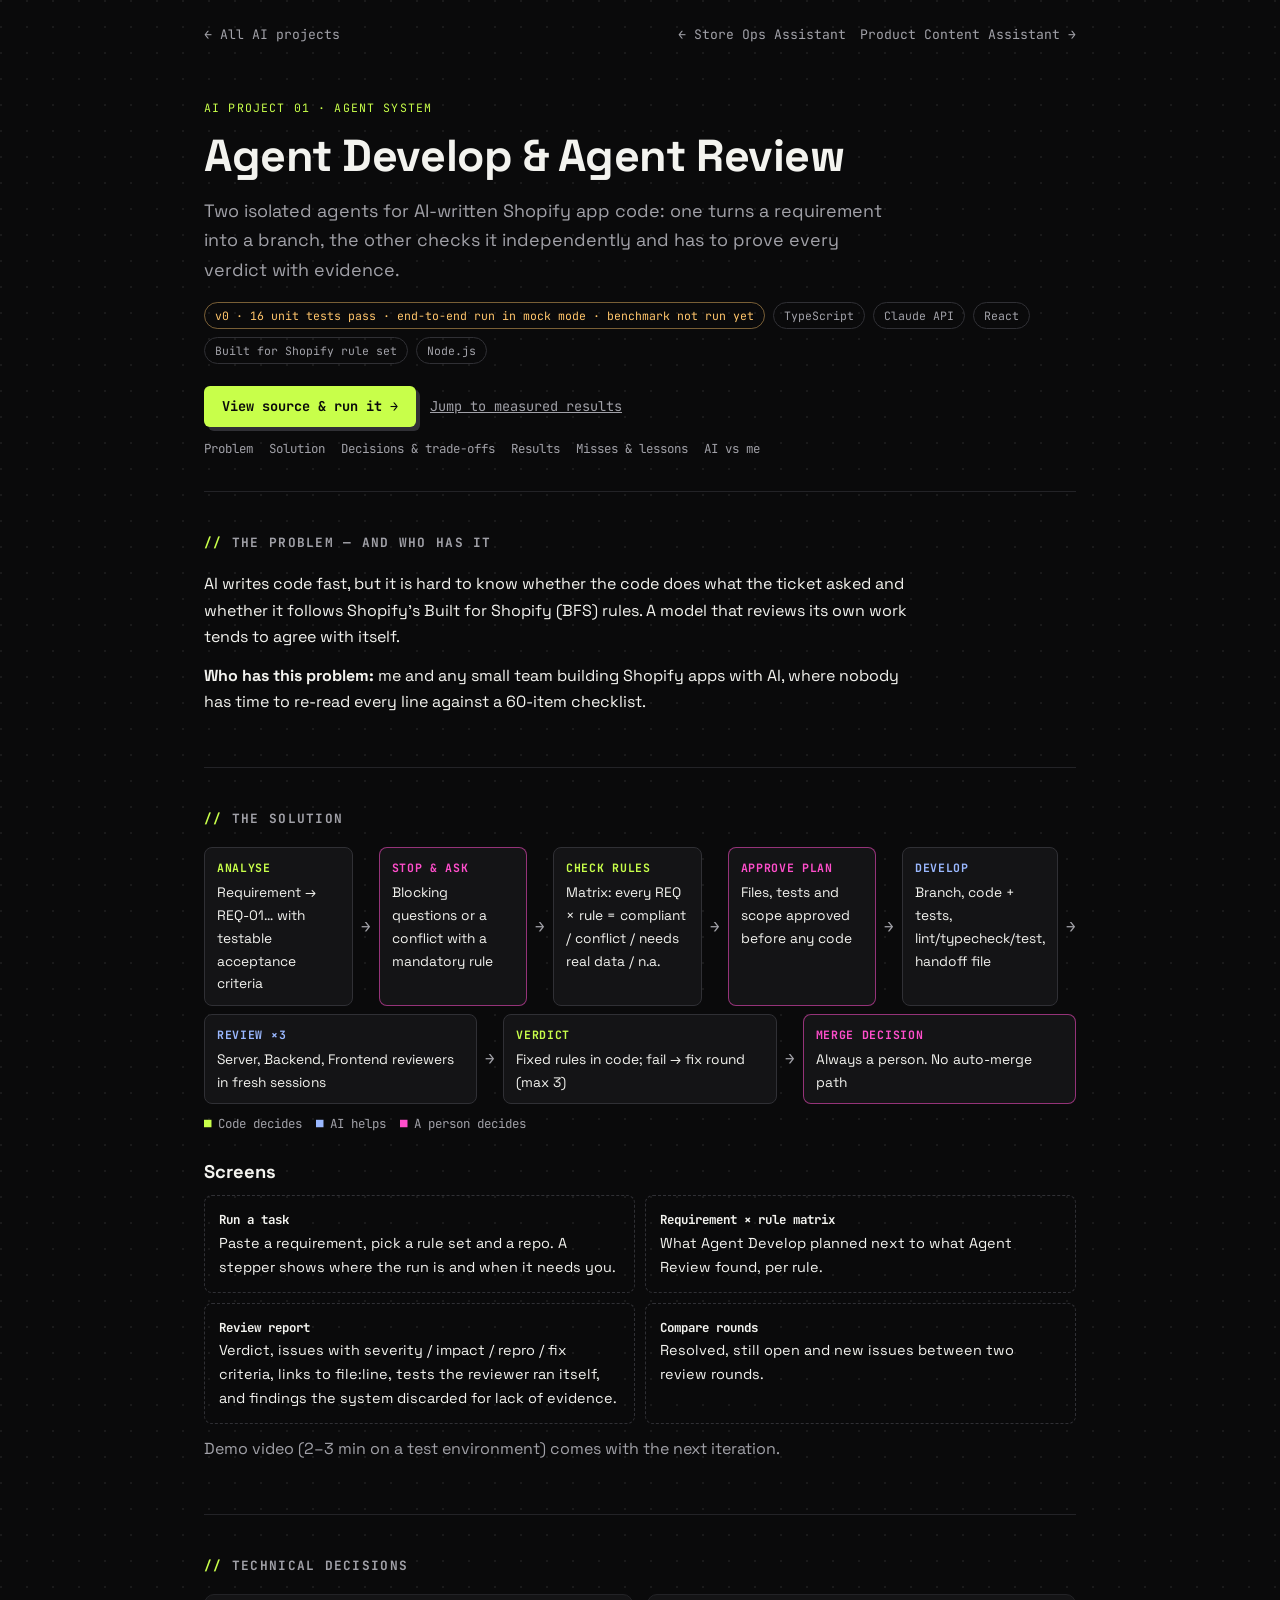
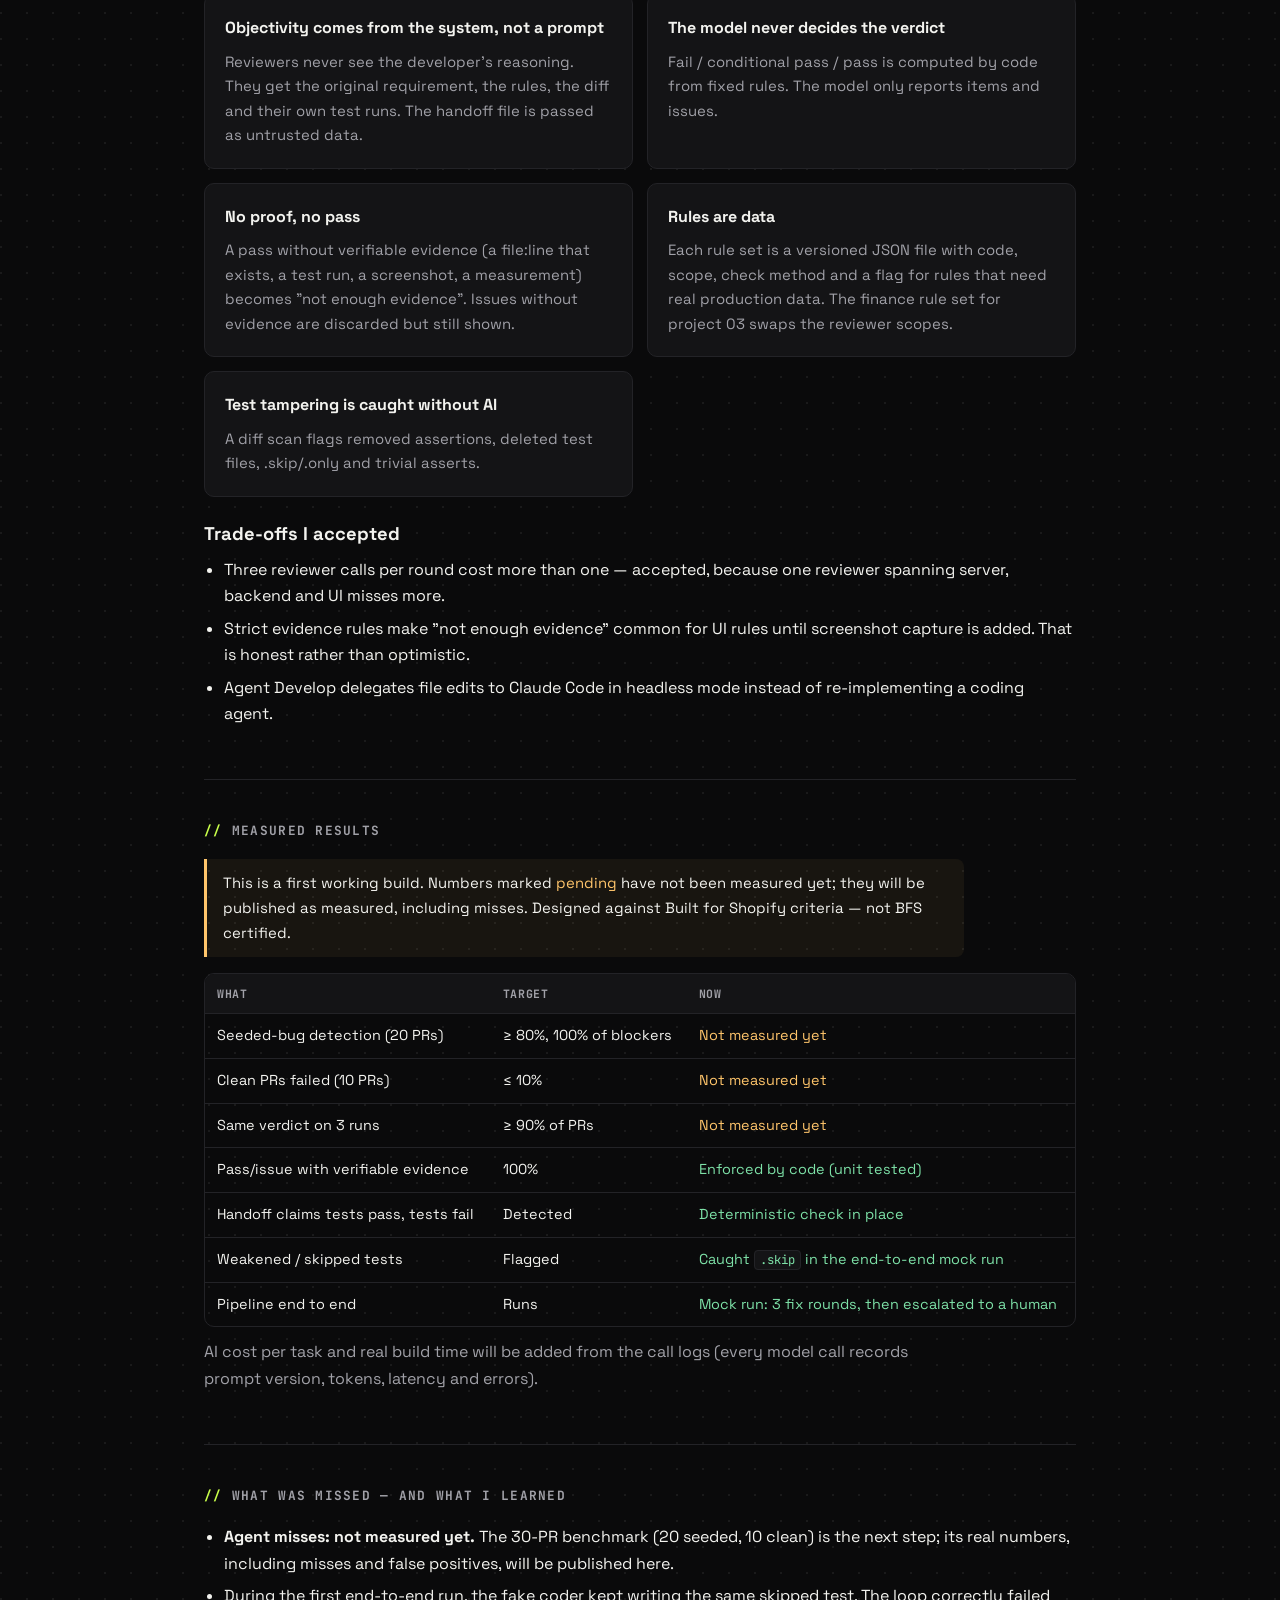
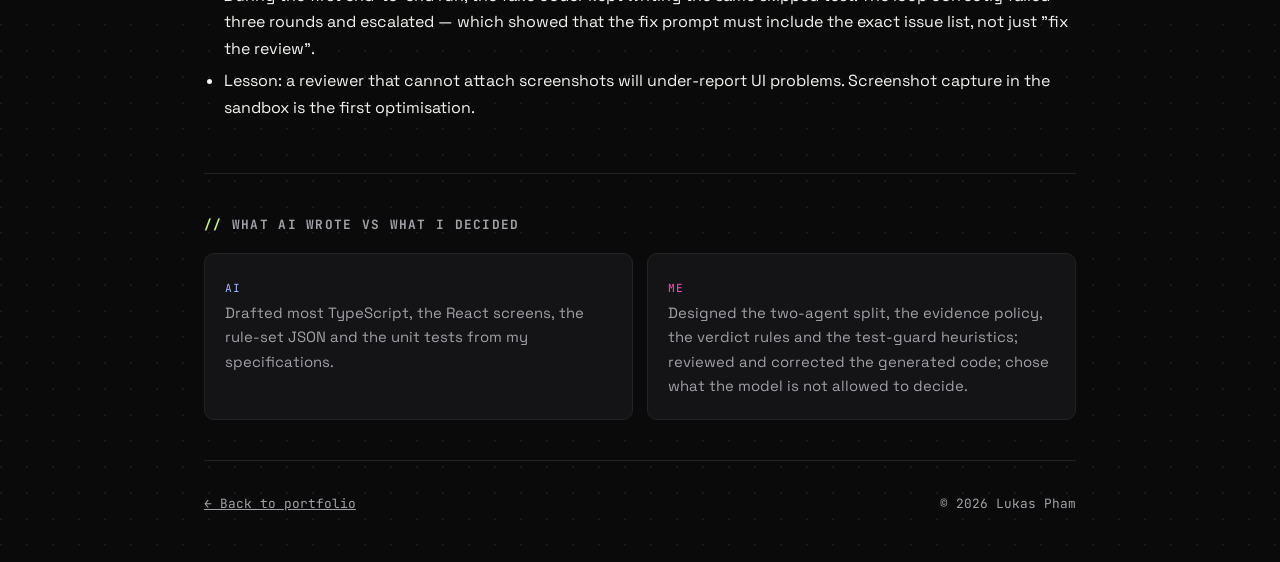
==== ai-agent-review.html @ 52c95ddf "Add AI Builder Projects section and four project case-study pages Co-Authored-By: Claude Opus 5.5 <n" ====
<!DOCTYPE html>
<html lang="en">
<head>
<meta charset="UTF-8">
<meta name="viewport" content="width=device-width, initial-scale=1.0">
<title>Agent Develop &amp; Agent Review — Lukas Pham</title>
<meta name="description" content="Two isolated agents for AI-written Shopify app code: one turns a requirement into a branch, the other checks it independently and has to prove every verdict with evidence.">
<link rel="preconnect" href="https://fonts.googleapis.com">
<link rel="preconnect" href="https://fonts.gstatic.com" crossorigin>
<link href="https://fonts.googleapis.com/css2?family=Space+Grotesk:wght@500;600;700&family=JetBrains+Mono:wght@400;500;700&display=swap" rel="stylesheet">
<link rel="stylesheet" href="assets/ai/ai-project.css">
</head>
<body>
  <div class="wrap">
    <nav class="topnav" aria-label="Project navigation">
      <a href="index.html#ai-projects">← All AI projects</a>
      <span class="pager">
        <a href="ai-store-ops.html">← Store Ops Assistant</a>
        <a href="ai-product-content.html">Product Content Assistant →</a>
      </span>
    </nav>

    <header class="hero">
      <span class="eyebrow">AI project 01 · Agent system</span>
      <h1>Agent Develop &amp; Agent Review</h1>
      <p class="lede">Two isolated agents for AI-written Shopify app code: one turns a requirement into a branch, the other checks it independently and has to prove every verdict with evidence.</p>
      <div class="chips"><span class="chip status">v0 · 16 unit tests pass · end-to-end run in mock mode · benchmark not run yet</span><span class="chip">TypeScript</span><span class="chip">Claude API</span><span class="chip">React</span><span class="chip">Built for Shopify rule set</span><span class="chip">Node.js</span></div>
      <div class="actions">
        <a class="btn" href="https://github.com/lukas-pham/agent-dev-review" target="_blank" rel="noopener">View source & run it →</a>
        <a class="link" href="#results">Jump to measured results</a>
      </div>
      <nav class="toc" aria-label="On this page">
        <a href="#problem">Problem</a><a href="#solution">Solution</a><a href="#decisions">Decisions & trade-offs</a><a href="#results">Results</a><a href="#lessons">Misses & lessons</a><a href="#ai">AI vs me</a>
      </nav>
    </header>

    <section id="problem">
      <h2>The problem — and who has it</h2>
      <p>AI writes code fast, but it is hard to know whether the code does what the ticket asked and whether it follows Shopify's Built for Shopify (BFS) rules. A model that reviews its own work tends to agree with itself.</p><p><b>Who has this problem:</b> me and any small team building Shopify apps with AI, where nobody has time to re-read every line against a 60-item checklist.</p>
    </section>

    <section id="solution">
      <h2>The solution</h2>
      <div class="flow" role="list" aria-label="How it works">
          <div class="node code"><b>Analyse</b>Requirement → REQ-01… with testable acceptance criteria</div>
          <span class="arrow" aria-hidden="true">→</span>
          <div class="node human"><b>Stop &amp; ask</b>Blocking questions or a conflict with a mandatory rule</div>
          <span class="arrow" aria-hidden="true">→</span>
          <div class="node code"><b>Check rules</b>Matrix: every REQ × rule = compliant / conflict / needs real data / n.a.</div>
          <span class="arrow" aria-hidden="true">→</span>
          <div class="node human"><b>Approve plan</b>Files, tests and scope approved before any code</div>
          <span class="arrow" aria-hidden="true">→</span>
          <div class="node ai"><b>Develop</b>Branch, code + tests, lint/typecheck/test, handoff file</div>
          <span class="arrow" aria-hidden="true">→</span>
          <div class="node ai"><b>Review ×3</b>Server, Backend, Frontend reviewers in fresh sessions</div>
          <span class="arrow" aria-hidden="true">→</span>
          <div class="node code"><b>Verdict</b>Fixed rules in code; fail → fix round (max 3)</div>
          <span class="arrow" aria-hidden="true">→</span>
          <div class="node human"><b>Merge decision</b>Always a person. No auto-merge path</div>
      </div>
      <div class="legend"><span class="l-code">Code decides</span><span class="l-ai">AI helps</span><span class="l-human">A person decides</span></div>
      <h3>Screens</h3>
      <div class="screens">
        <div class="screen"><b>Run a task</b><br>Paste a requirement, pick a rule set and a repo. A stepper shows where the run is and when it needs you.</div>
<div class="screen"><b>Requirement × rule matrix</b><br>What Agent Develop planned next to what Agent Review found, per rule.</div>
<div class="screen"><b>Review report</b><br>Verdict, issues with severity / impact / repro / fix criteria, links to file:line, tests the reviewer ran itself, and findings the system discarded for lack of evidence.</div>
<div class="screen"><b>Compare rounds</b><br>Resolved, still open and new issues between two review rounds.</div>
      </div>
      <p class="muted" style="margin-top:12px">Demo video (2–3 min on a test environment) comes with the next iteration.</p>
    </section>

    <section id="decisions">
      <h2>Technical decisions</h2>
      <div class="grid two">
        <div class="card"><h3>Objectivity comes from the system, not a prompt</h3><p>Reviewers never see the developer's reasoning. They get the original requirement, the rules, the diff and their own test runs. The handoff file is passed as untrusted data.</p></div>
<div class="card"><h3>The model never decides the verdict</h3><p>Fail / conditional pass / pass is computed by code from fixed rules. The model only reports items and issues.</p></div>
<div class="card"><h3>No proof, no pass</h3><p>A pass without verifiable evidence (a file:line that exists, a test run, a screenshot, a measurement) becomes "not enough evidence". Issues without evidence are discarded but still shown.</p></div>
<div class="card"><h3>Rules are data</h3><p>Each rule set is a versioned JSON file with code, scope, check method and a flag for rules that need real production data. The finance rule set for project 03 swaps the reviewer scopes.</p></div>
<div class="card"><h3>Test tampering is caught without AI</h3><p>A diff scan flags removed assertions, deleted test files, .skip/.only and trivial asserts.</p></div>
      </div>
      <h3>Trade-offs I accepted</h3>
      <ul class="clean"><li>Three reviewer calls per round cost more than one — accepted, because one reviewer spanning server, backend and UI misses more.</li><li>Strict evidence rules make "not enough evidence" common for UI rules until screenshot capture is added. That is honest rather than optimistic.</li><li>Agent Develop delegates file edits to Claude Code in headless mode instead of re-implementing a coding agent.</li></ul>
    </section>

    <section id="results">
      <h2>Measured results</h2>
      <p class="note">This is a first working build. Numbers marked <span class="pending">pending</span> have not been measured yet; they will be published as measured, including misses. Designed against Built for Shopify criteria — not BFS certified.</p>
      <div class="table-wrap">
        <table>
          <thead><tr><th>What</th><th>Target</th><th>Now</th></tr></thead>
          <tbody>
<tr><td>Seeded-bug detection (20 PRs)</td><td>≥ 80%, 100% of blockers</td><td class="pending">Not measured yet</td></tr>
<tr><td>Clean PRs failed (10 PRs)</td><td>≤ 10%</td><td class="pending">Not measured yet</td></tr>
<tr><td>Same verdict on 3 runs</td><td>≥ 90% of PRs</td><td class="pending">Not measured yet</td></tr>
<tr><td>Pass/issue with verifiable evidence</td><td>100%</td><td class="ok">Enforced by code (unit tested)</td></tr>
<tr><td>Handoff claims tests pass, tests fail</td><td>Detected</td><td class="ok">Deterministic check in place</td></tr>
<tr><td>Weakened / skipped tests</td><td>Flagged</td><td class="ok">Caught <code>.skip</code> in the end-to-end mock run</td></tr>
<tr><td>Pipeline end to end</td><td>Runs</td><td class="ok">Mock run: 3 fix rounds, then escalated to a human</td></tr>
          </tbody>
        </table>
      </div>
      <p class="muted" style="margin-top:12px">AI cost per task and real build time will be added from the call logs (every model call records prompt version, tokens, latency and errors).</p>
    </section>

    <section id="lessons">
      <h2>What was missed — and what I learned</h2>
      <ul class="clean"><li><b>Agent misses: not measured yet.</b> The 30-PR benchmark (20 seeded, 10 clean) is the next step; its real numbers, including misses and false positives, will be published here.</li><li>During the first end-to-end run, the fake coder kept writing the same skipped test. The loop correctly failed three rounds and escalated — which showed that the fix prompt must include the exact issue list, not just "fix the review".</li><li>Lesson: a reviewer that cannot attach screenshots will under-report UI problems. Screenshot capture in the sandbox is the first optimisation.</li></ul>
    </section>

    <section id="ai">
      <h2>What AI wrote vs what I decided</h2>
      <div class="split-who">
        <div class="card who ai"><span class="tag">AI</span><p>Drafted most TypeScript, the React screens, the rule-set JSON and the unit tests from my specifications.</p></div>
        <div class="card who me"><span class="tag">Me</span><p>Designed the two-agent split, the evidence policy, the verdict rules and the test-guard heuristics; reviewed and corrected the generated code; chose what the model is not allowed to decide.</p></div>
      </div>
    </section>

    <footer>
      <a href="index.html#ai-projects">← Back to portfolio</a>
      <span>&copy; 2026 Lukas Pham</span>
    </footer>
  </div>
</body>
</html>
---- assets/ai/ai-project.css ----
/* Shared styles for the AI project pages. Same tokens as index.html. */
:root {
  --bg: #0a0a0b;
  --bg-card: #141416;
  --text: #f3f3ef;
  --text-muted: #a1a1a8;
  --accent: #c8ff4a;
  --accent-ink: #0a0a0b;
  --accent-alt: #ff4ecb;
  --border: #232327;
  --border-strong: #303035;
  --ok: #7ee2a8;
  --warn: #ffc56b;
  --radius: 10px;
  --font-display: 'Space Grotesk', -apple-system, BlinkMacSystemFont, "Segoe UI", sans-serif;
  --font-mono: 'JetBrains Mono', ui-monospace, SFMono-Regular, Menlo, monospace;
}
* { box-sizing: border-box; }
html { scroll-behavior: smooth; }
body {
  margin: 0;
  font-family: var(--font-display);
  color: var(--text);
  background-color: var(--bg);
  background-image: radial-gradient(circle at 1px 1px, rgba(243, 243, 239, 0.07) 1px, transparent 0);
  background-size: 26px 26px;
  line-height: 1.65;
}
::selection { background: var(--accent); color: var(--accent-ink); }
a { color: var(--accent); }
.wrap { max-width: 920px; margin: 0 auto; padding: 0 16px; }
@media (min-width: 640px) { .wrap { padding: 0 24px; } }

.topnav { display: flex; justify-content: space-between; align-items: center; gap: 12px; padding: 24px 0; font-family: var(--font-mono); font-size: 0.82rem; flex-wrap: wrap; }
.topnav a { color: var(--text-muted); text-decoration: none; }
.topnav a:hover { color: var(--accent); }
.topnav .pager { display: flex; gap: 14px; flex-wrap: wrap; }

header.hero { padding: 24px 0 32px; }
.eyebrow { font-family: var(--font-mono); font-size: 0.72rem; text-transform: uppercase; letter-spacing: 0.1em; color: var(--accent); }
h1 { font-size: clamp(1.9rem, 5vw, 2.8rem); line-height: 1.15; margin: 10px 0 14px; letter-spacing: -0.01em; }
.lede { font-size: 1.12rem; color: var(--text-muted); max-width: 680px; margin: 0; }
.chips { display: flex; flex-wrap: wrap; gap: 8px; margin-top: 18px; }
.chip { font-family: var(--font-mono); font-size: 0.72rem; border: 1px solid var(--border-strong); border-radius: 999px; padding: 3px 10px; color: var(--text-muted); }
.chip.status { border-color: rgba(255, 197, 107, 0.45); color: var(--warn); }
.actions { display: flex; flex-wrap: wrap; gap: 14px; margin-top: 22px; align-items: center; }
.btn { font-family: var(--font-mono); font-size: 0.85rem; font-weight: 700; color: var(--accent-ink); background: var(--accent); text-decoration: none; padding: 9px 18px; border-radius: 6px; box-shadow: 4px 4px 0 var(--border-strong); }
.btn:hover { transform: translate(-2px, -2px); box-shadow: 6px 6px 0 var(--border-strong); }
.link { font-family: var(--font-mono); font-size: 0.85rem; color: var(--text-muted); }

.toc { display: flex; flex-wrap: wrap; gap: 6px 16px; font-family: var(--font-mono); font-size: 0.78rem; padding: 12px 0 0; }
.toc a { color: var(--text-muted); text-decoration: none; }
.toc a:hover { color: var(--accent); }

section { padding: 40px 0; border-top: 1px solid var(--border); }
section > h2 { font-family: var(--font-mono); font-size: 0.8rem; text-transform: uppercase; letter-spacing: 0.1em; color: var(--text-muted); margin: 0 0 18px; }
section > h2::before { content: "// "; color: var(--accent); }
h3 { font-size: 1.15rem; margin: 22px 0 8px; }
p { margin: 0 0 12px; max-width: 720px; }
.muted { color: var(--text-muted); }
ul.clean { margin: 0 0 12px; padding-left: 20px; }
ul.clean li { margin-bottom: 6px; }

.card { background: var(--bg-card); border: 1px solid var(--border); border-radius: var(--radius); padding: 20px; }
.grid { display: grid; gap: 14px; grid-template-columns: 1fr; }
@media (min-width: 720px) { .grid.two { grid-template-columns: 1fr 1fr; } }
.card h3 { margin-top: 0; font-size: 1rem; }
.card p { font-size: 0.93rem; color: var(--text-muted); margin: 0; }

/* Flow diagram built from HTML so it reflows on phones */
.flow { display: flex; flex-wrap: wrap; gap: 8px; align-items: stretch; }
.flow .node { flex: 1 1 140px; background: var(--bg-card); border: 1px solid var(--border-strong); border-radius: 8px; padding: 10px 12px; font-size: 0.86rem; }
.flow .node b { display: block; font-family: var(--font-mono); font-size: 0.72rem; color: var(--accent); text-transform: uppercase; letter-spacing: 0.06em; margin-bottom: 4px; }
.flow .node.human { border-color: rgba(255, 78, 203, 0.55); }
.flow .node.human b { color: var(--accent-alt); }
.flow .node.ai b { color: #9ab8ff; }
.flow .arrow { align-self: center; color: var(--text-muted); font-family: var(--font-mono); }
@media (max-width: 560px) { .flow .arrow { display: none; } }
.legend { display: flex; flex-wrap: wrap; gap: 14px; font-size: 0.78rem; color: var(--text-muted); margin-top: 10px; font-family: var(--font-mono); }
.legend span::before { content: "■ "; }
.legend .l-code::before { color: var(--accent); }
.legend .l-ai::before { color: #9ab8ff; }
.legend .l-human::before { color: var(--accent-alt); }

.screens { display: grid; gap: 10px; grid-template-columns: 1fr; }
@media (min-width: 640px) { .screens { grid-template-columns: 1fr 1fr; } }
.screen { border: 1px dashed var(--border-strong); border-radius: 8px; padding: 12px 14px; font-size: 0.9rem; }
.screen b { font-family: var(--font-mono); font-size: 0.78rem; color: var(--text); }

.table-wrap { overflow-x: auto; border: 1px solid var(--border); border-radius: var(--radius); }
table { width: 100%; border-collapse: collapse; font-size: 0.9rem; min-width: 520px; }
th, td { text-align: left; padding: 10px 12px; border-bottom: 1px solid var(--border); vertical-align: top; }
th { font-family: var(--font-mono); font-size: 0.72rem; text-transform: uppercase; letter-spacing: 0.06em; color: var(--text-muted); background: var(--bg-card); }
tr:last-child td { border-bottom: none; }
.ok { color: var(--ok); }
.pending { color: var(--warn); }

.note { border-left: 3px solid var(--warn); background: rgba(255, 197, 107, 0.06); padding: 12px 16px; border-radius: 0 8px 8px 0; font-size: 0.93rem; margin: 0 0 16px; max-width: 760px; }
.split-who { display: grid; gap: 14px; grid-template-columns: 1fr; }
@media (min-width: 720px) { .split-who { grid-template-columns: 1fr 1fr; } }
.who .tag { font-family: var(--font-mono); font-size: 0.7rem; text-transform: uppercase; letter-spacing: 0.06em; }
.who.ai .tag { color: #9ab8ff; }
.who.me .tag { color: var(--accent-alt); }

footer { padding: 32px 0 48px; border-top: 1px solid var(--border); font-family: var(--font-mono); font-size: 0.8rem; color: var(--text-muted); display: flex; justify-content: space-between; gap: 12px; flex-wrap: wrap; }
footer a { color: var(--text-muted); }
code { font-family: var(--font-mono); font-size: 0.85em; background: var(--bg-card); border: 1px solid var(--border); border-radius: 4px; padding: 1px 5px; }
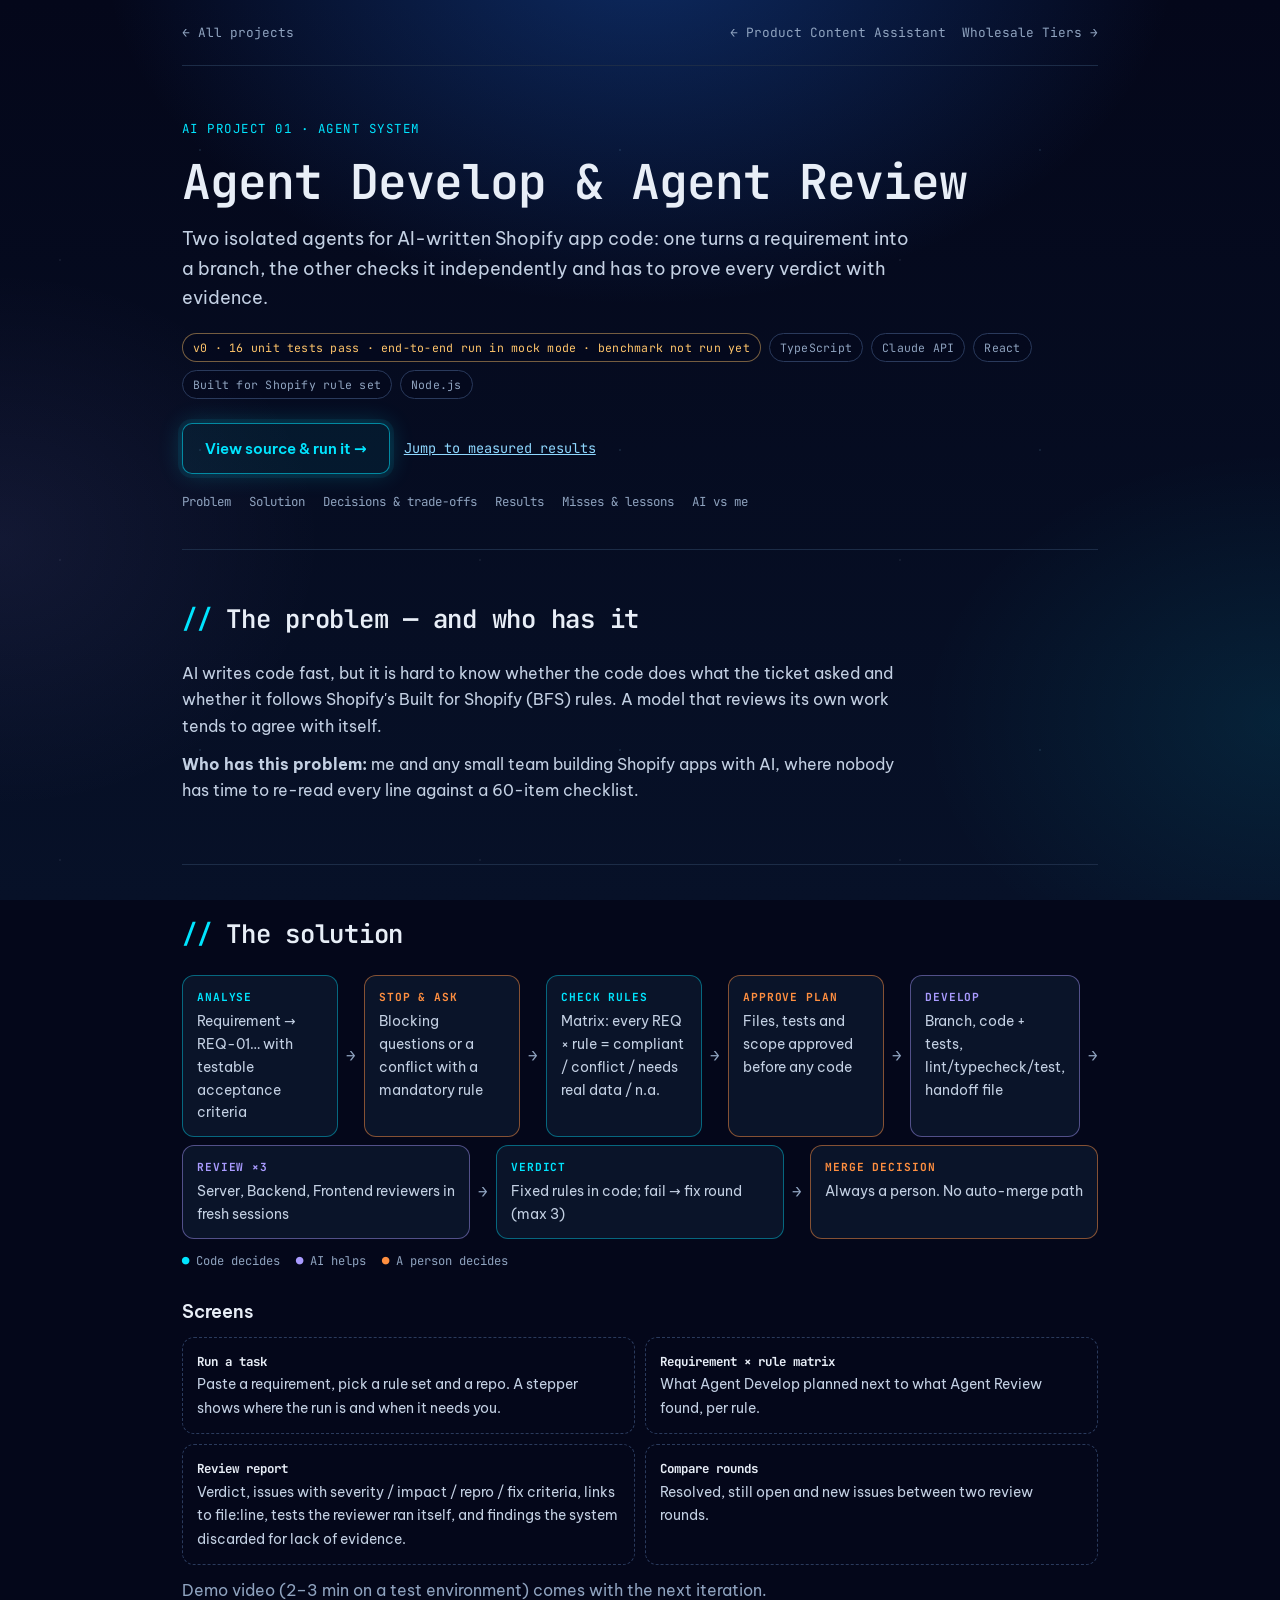
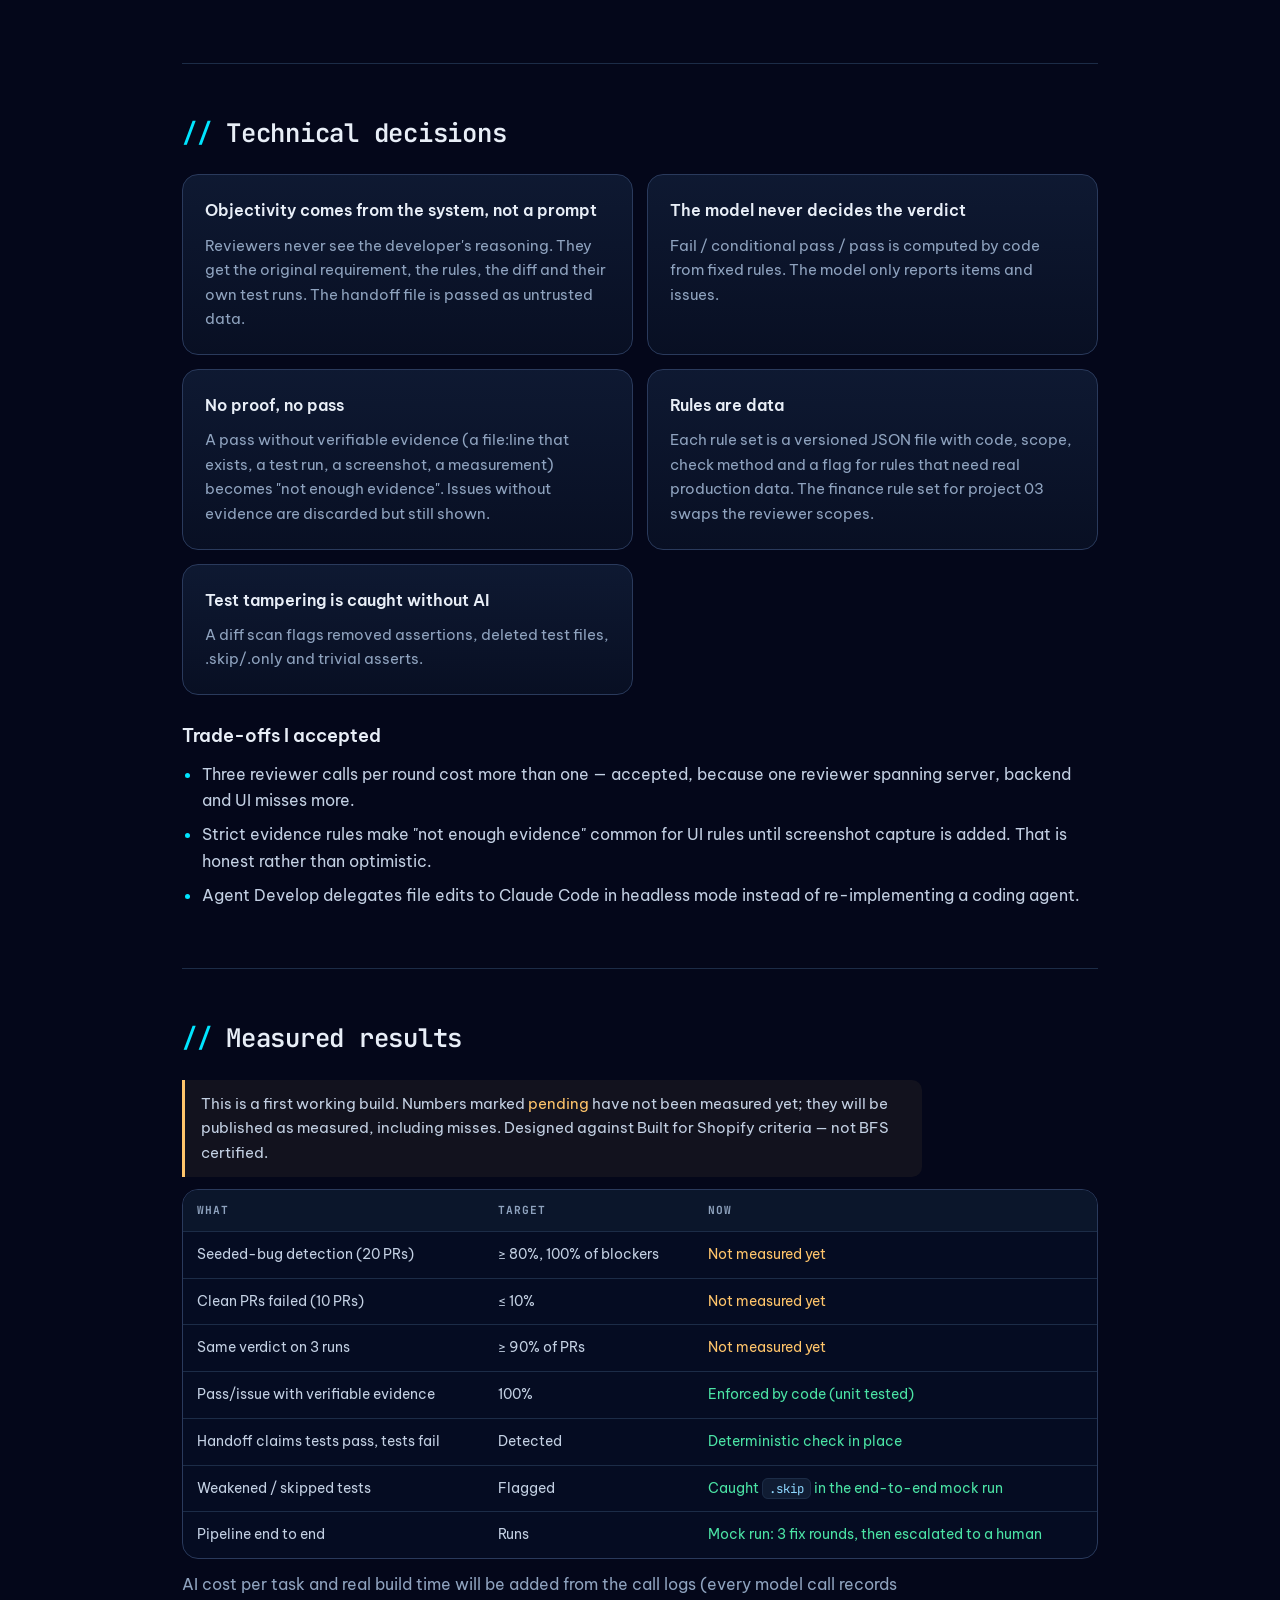
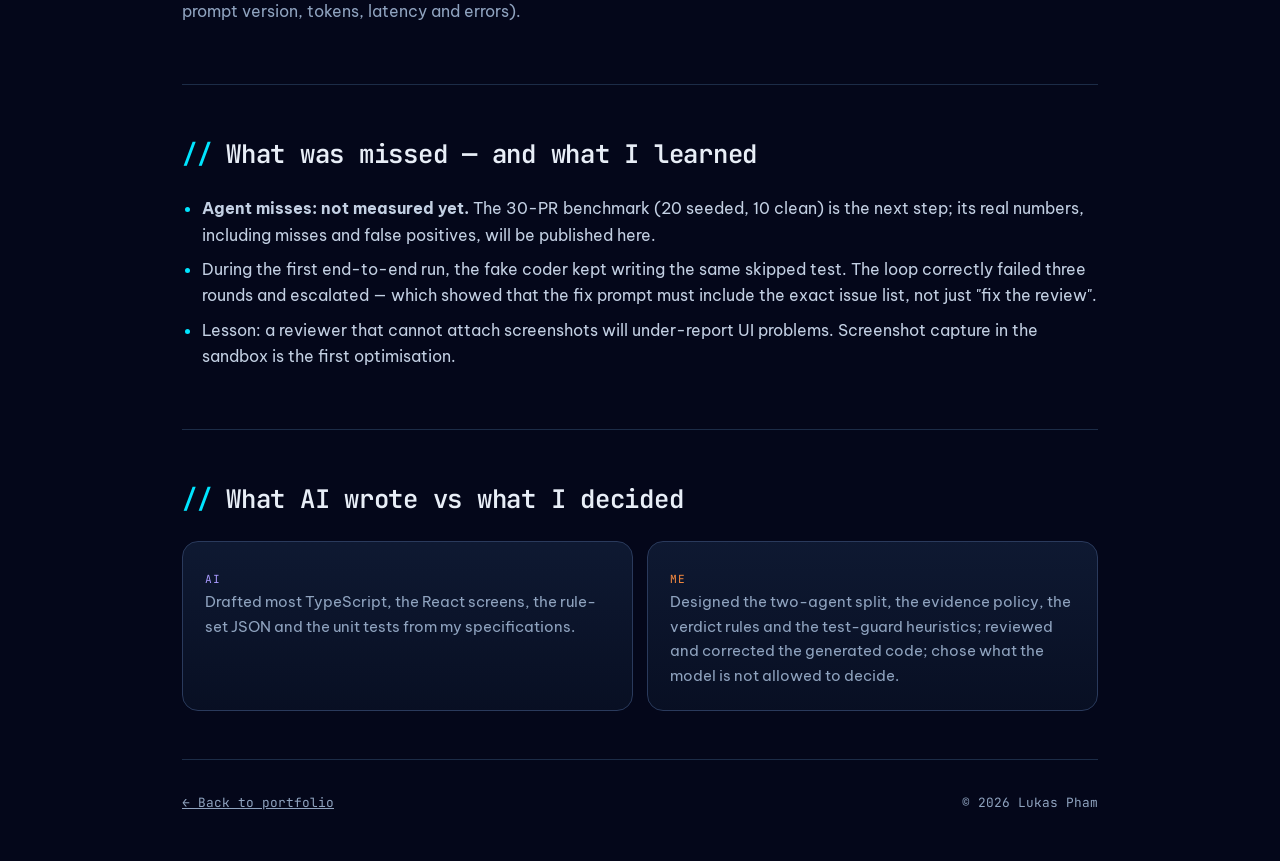
==== commit f8cb80f5: "Reposition site around AI agents for Shopify: new design, four agent playgrounds New night-sky desig" ====
--- a/ai-agent-review.html
+++ b/ai-agent-review.html
@@ -3,20 +3,23 @@
 <head>
 <meta charset="UTF-8">
 <meta name="viewport" content="width=device-width, initial-scale=1.0">
+<link rel="icon" href="assets/favicon.svg" type="image/svg+xml">
 <title>Agent Develop &amp; Agent Review — Lukas Pham</title>
 <meta name="description" content="Two isolated agents for AI-written Shopify app code: one turns a requirement into a branch, the other checks it independently and has to prove every verdict with evidence.">
 <link rel="preconnect" href="https://fonts.googleapis.com">
 <link rel="preconnect" href="https://fonts.gstatic.com" crossorigin>
-<link href="https://fonts.googleapis.com/css2?family=Space+Grotesk:wght@500;600;700&family=JetBrains+Mono:wght@400;500;700&display=swap" rel="stylesheet">
+<link href="https://fonts.googleapis.com/css2?family=Be+Vietnam+Pro:wght@400;500;600;700&family=JetBrains+Mono:wght@400;500;600;700&display=swap" rel="stylesheet">
+<meta name="theme-color" content="#04071a">
+<link rel="stylesheet" href="assets/site.css">
 <link rel="stylesheet" href="assets/ai/ai-project.css">
 </head>
 <body>
   <div class="wrap">
     <nav class="topnav" aria-label="Project navigation">
-      <a href="index.html#ai-projects">← All AI projects</a>
+      <a href="index.html#agents">← All projects</a>
       <span class="pager">
-        <a href="ai-store-ops.html">← Store Ops Assistant</a>
-        <a href="ai-product-content.html">Product Content Assistant →</a>
+        <a href="ai-product-content.html">← Product Content Assistant</a>
+        <a href="wholesale-tiers.html">Wholesale Tiers →</a>
       </span>
     </nav>
 
@@ -116,7 +119,7 @@
     </section>
 
     <footer>
-      <a href="index.html#ai-projects">← Back to portfolio</a>
+      <a href="index.html#agents">← Back to portfolio</a>
       <span>&copy; 2026 Lukas Pham</span>
     </footer>
   </div>
--- a/assets/site.css
+++ b/assets/site.css
@@ -0,0 +1,204 @@
+/* ==========================================================================
+   Lukas Pham — design system. Night-sky theme: deep navy, cyan for code,
+   sky-violet for AI, orange for the human decision.
+   ========================================================================== */
+:root {
+  --night: #04071a;
+  --night-2: #071128;
+  --surface: rgba(16, 28, 50, 0.62);
+  --surface-solid: #0d182d;
+  --surface-hi: rgba(26, 44, 76, 0.7);
+  --line: #1c2c47;
+  --line-2: #2a3a5c;
+  --text: #e8eef7;
+  --copy: #c3d0e3;
+  --muted: #8fa3bf;
+  --cyan: #00e5ff;
+  --cyan-soft: rgba(0, 229, 255, 0.12);
+  --sky: #8fd8ff;
+  --ai: #a99bff;
+  --blue: #1f6feb;
+  --orange: #ff6b00;
+  --orange-2: #ff8f40;
+  --ok: #4be3a5;
+  --warn: #ffc56b;
+  --radius: 16px;
+  --radius-sm: 10px;
+  --font-sans: "Be Vietnam Pro", system-ui, -apple-system, "Segoe UI", sans-serif;
+  --font-mono: "JetBrains Mono", ui-monospace, SFMono-Regular, Menlo, monospace;
+  --page: 1160px;
+  --ease: cubic-bezier(0.2, 0.7, 0.2, 1);
+}
+
+* { box-sizing: border-box; }
+html { scroll-behavior: smooth; scroll-padding-top: 84px; }
+body {
+  margin: 0;
+  font-family: var(--font-sans);
+  font-size: 16px;
+  line-height: 1.65;
+  color: var(--copy);
+  background: var(--night);
+  min-height: 100vh;
+  -webkit-font-smoothing: antialiased;
+}
+/* Starfield + nebula, fixed behind everything */
+body::before,
+body::after {
+  content: "";
+  position: fixed;
+  inset: 0;
+  z-index: -1;
+  pointer-events: none;
+}
+body::before {
+  background:
+    radial-gradient(60vw 40vw at 50% -6%, rgba(31, 111, 235, 0.34), transparent 70%),
+    radial-gradient(40vw 30vw at 100% 80%, rgba(0, 229, 255, 0.09), transparent 70%),
+    radial-gradient(36vw 30vw at 0% 60%, rgba(169, 155, 255, 0.08), transparent 70%),
+    linear-gradient(180deg, var(--night) 0%, var(--night-2) 100%);
+}
+body::after {
+  opacity: 0.55;
+  background-image:
+    radial-gradient(1px 1px at 20px 30px, rgba(220, 235, 255, 0.85), transparent 60%),
+    radial-gradient(1px 1px at 120px 80px, rgba(220, 235, 255, 0.6), transparent 60%),
+    radial-gradient(1.5px 1.5px at 200px 150px, rgba(143, 216, 255, 0.9), transparent 60%),
+    radial-gradient(1px 1px at 300px 40px, rgba(220, 235, 255, 0.5), transparent 60%),
+    radial-gradient(1px 1px at 380px 210px, rgba(220, 235, 255, 0.7), transparent 60%),
+    radial-gradient(1.5px 1.5px at 60px 260px, rgba(220, 235, 255, 0.55), transparent 60%);
+  background-size: 420px 300px;
+}
+::selection { background: var(--cyan); color: var(--night); }
+a { color: var(--sky); }
+a:hover { color: var(--cyan); }
+img { max-width: 100%; display: block; }
+:focus-visible { outline: 2px solid var(--cyan); outline-offset: 3px; border-radius: 4px; }
+
+.container { max-width: var(--page); margin: 0 auto; padding: 0 20px; }
+@media (min-width: 720px) { .container { padding: 0 40px; } }
+
+/* ---------- Type ---------- */
+h1, h2, h3, h4 { color: var(--text); margin: 0; font-weight: 600; }
+.display {
+  font-family: var(--font-mono);
+  font-weight: 600;
+  font-size: clamp(2.1rem, 5.4vw, 3.9rem);
+  line-height: 1.08;
+  letter-spacing: -0.02em;
+}
+.display em { font-style: normal; color: var(--cyan); }
+.h2 { font-family: var(--font-mono); font-size: clamp(1.6rem, 3.4vw, 2.4rem); line-height: 1.15; letter-spacing: -0.01em; }
+.h3 { font-size: 1.2rem; line-height: 1.3; }
+.lead { font-size: clamp(1.05rem, 1.6vw, 1.22rem); color: var(--copy); max-width: 640px; }
+.muted { color: var(--muted); }
+.mono { font-family: var(--font-mono); }
+.eyebrow {
+  display: inline-flex;
+  gap: 10px;
+  align-items: center;
+  font-family: var(--font-mono);
+  font-size: 0.78rem;
+  letter-spacing: 0.14em;
+  text-transform: uppercase;
+  color: var(--muted);
+}
+.eyebrow b { color: var(--cyan); font-weight: 500; }
+code { font-family: var(--font-mono); font-size: 0.86em; background: rgba(143, 216, 255, 0.08); border: 1px solid var(--line); border-radius: 6px; padding: 1px 6px; color: var(--sky); }
+
+/* ---------- Nav ---------- */
+.nav {
+  position: sticky;
+  top: 0;
+  z-index: 50;
+  background: rgba(4, 7, 26, 0.72);
+  backdrop-filter: blur(14px);
+  -webkit-backdrop-filter: blur(14px);
+  border-bottom: 1px solid rgba(42, 58, 92, 0.6);
+}
+.nav__inner { display: flex; align-items: center; justify-content: space-between; gap: 16px; height: 68px; }
+.brand { display: inline-flex; align-items: center; gap: 12px; color: var(--text); text-decoration: none; font-weight: 600; }
+.brand__mark {
+  width: 36px; height: 36px; border-radius: 10px;
+  display: grid; place-items: center;
+  font-family: var(--font-mono); font-size: 0.85rem; font-weight: 700; color: var(--cyan);
+  border: 1px solid rgba(0, 229, 255, 0.5);
+  box-shadow: 0 0 18px rgba(0, 229, 255, 0.25), inset 0 0 10px rgba(0, 229, 255, 0.12);
+}
+.brand small { display: block; font-family: var(--font-mono); font-size: 0.68rem; color: var(--muted); font-weight: 400; letter-spacing: 0.06em; }
+.nav__links { display: none; gap: 26px; font-size: 0.92rem; }
+.nav__links a { color: var(--copy); text-decoration: none; }
+.nav__links a:hover { color: var(--cyan); }
+@media (min-width: 900px) { .nav__links { display: flex; } }
+
+/* ---------- Buttons ---------- */
+.btn {
+  display: inline-flex; align-items: center; gap: 8px;
+  padding: 12px 22px;
+  border-radius: var(--radius-sm);
+  font-family: var(--font-sans); font-size: 0.95rem; font-weight: 600;
+  text-decoration: none; cursor: pointer;
+  border: 1px solid transparent;
+  transition: transform 0.18s var(--ease), box-shadow 0.18s var(--ease), background 0.18s var(--ease);
+}
+.btn:hover { transform: translateY(-1px); }
+.btn--glow {
+  color: var(--cyan);
+  background: rgba(0, 229, 255, 0.06);
+  border-color: rgba(0, 229, 255, 0.55);
+  box-shadow: 0 0 0 4px rgba(0, 229, 255, 0.07), 0 0 26px rgba(0, 229, 255, 0.22), inset 0 0 14px rgba(0, 229, 255, 0.1);
+}
+.btn--glow:hover { color: var(--cyan); box-shadow: 0 0 0 5px rgba(0, 229, 255, 0.1), 0 0 36px rgba(0, 229, 255, 0.34), inset 0 0 18px rgba(0, 229, 255, 0.14); }
+.btn--solid { color: #fff; background: var(--orange); box-shadow: 0 8px 28px rgba(255, 107, 0, 0.3); }
+.btn--solid:hover { color: #fff; background: var(--orange-2); }
+.btn--ghost { color: var(--copy); border-color: var(--line-2); background: transparent; }
+.btn--ghost:hover { color: var(--text); border-color: var(--sky); }
+.btn--sm { padding: 8px 14px; font-size: 0.85rem; }
+.link-arrow { font-family: var(--font-mono); font-size: 0.85rem; text-decoration: none; color: var(--sky); }
+.link-arrow:hover { color: var(--cyan); }
+
+/* ---------- Surfaces ---------- */
+.glass {
+  background: linear-gradient(180deg, rgba(22, 38, 66, 0.66), rgba(12, 22, 42, 0.62));
+  border: 1px solid var(--line-2);
+  border-radius: var(--radius);
+  backdrop-filter: blur(10px);
+  -webkit-backdrop-filter: blur(10px);
+}
+.chip {
+  display: inline-flex; align-items: center; gap: 6px;
+  font-family: var(--font-mono); font-size: 0.72rem; letter-spacing: 0.02em;
+  padding: 4px 10px; border-radius: 999px;
+  border: 1px solid var(--line-2); color: var(--muted); background: rgba(4, 7, 26, 0.35);
+}
+.chip--cyan { color: var(--cyan); border-color: rgba(0, 229, 255, 0.4); }
+.chip--ai { color: var(--ai); border-color: rgba(169, 155, 255, 0.45); }
+.chip--human { color: var(--orange-2); border-color: rgba(255, 143, 64, 0.45); }
+.chip--ok { color: var(--ok); border-color: rgba(75, 227, 165, 0.4); }
+.chip--warn { color: var(--warn); border-color: rgba(255, 197, 107, 0.4); }
+.dot { width: 7px; height: 7px; border-radius: 50%; background: currentColor; box-shadow: 0 0 10px currentColor; }
+
+/* ---------- Sections ---------- */
+.section { padding: 96px 0; position: relative; }
+.section--tight { padding: 64px 0; }
+.section__head { display: grid; gap: 14px; margin-bottom: 40px; max-width: 760px; }
+.section__head.center { margin-left: auto; margin-right: auto; text-align: center; justify-items: center; }
+.rule { height: 1px; background: linear-gradient(90deg, transparent, var(--line-2), transparent); border: 0; margin: 0; }
+
+.grid { display: grid; gap: 20px; }
+@media (min-width: 760px) { .grid--2 { grid-template-columns: repeat(2, 1fr); } .grid--3 { grid-template-columns: repeat(3, 1fr); } }
+@media (min-width: 1040px) { .grid--4 { grid-template-columns: repeat(4, 1fr); } }
+@media (min-width: 640px) and (max-width: 1039px) { .grid--4 { grid-template-columns: repeat(2, 1fr); } }
+
+/* ---------- Footer ---------- */
+.footer { border-top: 1px solid var(--line); padding: 36px 0 48px; font-family: var(--font-mono); font-size: 0.8rem; color: var(--muted); }
+.footer .container { display: flex; justify-content: space-between; flex-wrap: wrap; gap: 12px; }
+.footer a { color: var(--muted); }
+
+/* ---------- Motion ---------- */
+@media (prefers-reduced-motion: no-preference) {
+  .reveal { opacity: 0; transform: translateY(16px); transition: opacity 0.6s var(--ease), transform 0.6s var(--ease); }
+  .reveal.is-visible { opacity: 1; transform: none; }
+}
+@keyframes blink { 50% { opacity: 0; } }
+@keyframes pulse { 0%, 100% { opacity: 1; } 50% { opacity: 0.45; } }
--- a/assets/ai/ai-project.css
+++ b/assets/ai/ai-project.css
@@ -1,107 +1,89 @@
-/* Shared styles for the AI project pages. Same tokens as index.html. */
-:root {
-  --bg: #0a0a0b;
-  --bg-card: #141416;
-  --text: #f3f3ef;
-  --text-muted: #a1a1a8;
-  --accent: #c8ff4a;
-  --accent-ink: #0a0a0b;
-  --accent-alt: #ff4ecb;
-  --border: #232327;
-  --border-strong: #303035;
-  --ok: #7ee2a8;
-  --warn: #ffc56b;
-  --radius: 10px;
-  --font-display: 'Space Grotesk', -apple-system, BlinkMacSystemFont, "Segoe UI", sans-serif;
-  --font-mono: 'JetBrains Mono', ui-monospace, SFMono-Regular, Menlo, monospace;
+/* Case-study pages. Load after assets/site.css (tokens, background, fonts). */
+.wrap { max-width: 980px; margin: 0 auto; padding: 0 20px; }
+@media (min-width: 720px) { .wrap { padding: 0 32px; } }
+
+.topnav { display: flex; justify-content: space-between; align-items: center; gap: 12px; padding: 22px 0; font-family: var(--font-mono); font-size: 0.8rem; flex-wrap: wrap; border-bottom: 1px solid var(--line); }
+.topnav a { color: var(--muted); text-decoration: none; }
+.topnav a:hover { color: var(--cyan); }
+.topnav .pager { display: flex; gap: 16px; flex-wrap: wrap; }
+
+header.hero { padding: 48px 0 36px; }
+header.hero .eyebrow { color: var(--cyan); letter-spacing: 0.12em; }
+header.hero h1 { font-family: var(--font-mono); font-size: clamp(1.9rem, 5vw, 3rem); line-height: 1.12; letter-spacing: -0.02em; margin: 14px 0 16px; color: var(--text); }
+.lede { font-size: 1.12rem; color: var(--copy); max-width: 720px; margin: 0; }
+.chips { display: flex; flex-wrap: wrap; gap: 8px; margin-top: 20px; }
+.chip.status { color: var(--warn); border-color: rgba(255, 197, 107, 0.45); }
+.chip.good { color: var(--ok); border-color: rgba(75, 227, 165, 0.45); }
+.actions { display: flex; flex-wrap: wrap; gap: 14px; margin-top: 24px; align-items: center; }
+.btn:not([class*="btn--"]) {
+  color: var(--cyan);
+  background: rgba(0, 229, 255, 0.06);
+  border: 1px solid rgba(0, 229, 255, 0.55);
+  box-shadow: 0 0 0 4px rgba(0, 229, 255, 0.07), 0 0 24px rgba(0, 229, 255, 0.2);
 }
-* { box-sizing: border-box; }
-html { scroll-behavior: smooth; }
-body {
-  margin: 0;
-  font-family: var(--font-display);
-  color: var(--text);
-  background-color: var(--bg);
-  background-image: radial-gradient(circle at 1px 1px, rgba(243, 243, 239, 0.07) 1px, transparent 0);
-  background-size: 26px 26px;
-  line-height: 1.65;
-}
-::selection { background: var(--accent); color: var(--accent-ink); }
-a { color: var(--accent); }
-.wrap { max-width: 920px; margin: 0 auto; padding: 0 16px; }
-@media (min-width: 640px) { .wrap { padding: 0 24px; } }
+.link { font-family: var(--font-mono); font-size: 0.85rem; color: var(--sky); }
 
-.topnav { display: flex; justify-content: space-between; align-items: center; gap: 12px; padding: 24px 0; font-family: var(--font-mono); font-size: 0.82rem; flex-wrap: wrap; }
-.topnav a { color: var(--text-muted); text-decoration: none; }
-.topnav a:hover { color: var(--accent); }
-.topnav .pager { display: flex; gap: 14px; flex-wrap: wrap; }
+.toc { display: flex; flex-wrap: wrap; gap: 6px 18px; font-family: var(--font-mono); font-size: 0.78rem; padding: 18px 0 0; }
+.toc a { color: var(--muted); text-decoration: none; }
+.toc a:hover { color: var(--cyan); }
 
-header.hero { padding: 24px 0 32px; }
-.eyebrow { font-family: var(--font-mono); font-size: 0.72rem; text-transform: uppercase; letter-spacing: 0.1em; color: var(--accent); }
-h1 { font-size: clamp(1.9rem, 5vw, 2.8rem); line-height: 1.15; margin: 10px 0 14px; letter-spacing: -0.01em; }
-.lede { font-size: 1.12rem; color: var(--text-muted); max-width: 680px; margin: 0; }
-.chips { display: flex; flex-wrap: wrap; gap: 8px; margin-top: 18px; }
-.chip { font-family: var(--font-mono); font-size: 0.72rem; border: 1px solid var(--border-strong); border-radius: 999px; padding: 3px 10px; color: var(--text-muted); }
-.chip.status { border-color: rgba(255, 197, 107, 0.45); color: var(--warn); }
-.actions { display: flex; flex-wrap: wrap; gap: 14px; margin-top: 22px; align-items: center; }
-.btn { font-family: var(--font-mono); font-size: 0.85rem; font-weight: 700; color: var(--accent-ink); background: var(--accent); text-decoration: none; padding: 9px 18px; border-radius: 6px; box-shadow: 4px 4px 0 var(--border-strong); }
-.btn:hover { transform: translate(-2px, -2px); box-shadow: 6px 6px 0 var(--border-strong); }
-.link { font-family: var(--font-mono); font-size: 0.85rem; color: var(--text-muted); }
+.wrap > section { padding: 48px 0; border-top: 1px solid var(--line); }
+.wrap > section > h2 { font-family: var(--font-mono); font-size: clamp(1.25rem, 2.6vw, 1.6rem); color: var(--text); margin: 0 0 20px; letter-spacing: -0.01em; }
+.wrap > section > h2::before { content: "// "; color: var(--cyan); }
+.wrap h3 { font-size: 1.12rem; margin: 26px 0 10px; color: var(--text); }
+.wrap p { margin: 0 0 12px; max-width: 740px; }
+ul.clean { margin: 0 0 12px; padding-left: 20px; }
+ul.clean li { margin-bottom: 8px; }
+ul.clean li::marker { color: var(--cyan); }
 
-.toc { display: flex; flex-wrap: wrap; gap: 6px 16px; font-family: var(--font-mono); font-size: 0.78rem; padding: 12px 0 0; }
-.toc a { color: var(--text-muted); text-decoration: none; }
-.toc a:hover { color: var(--accent); }
-
-section { padding: 40px 0; border-top: 1px solid var(--border); }
-section > h2 { font-family: var(--font-mono); font-size: 0.8rem; text-transform: uppercase; letter-spacing: 0.1em; color: var(--text-muted); margin: 0 0 18px; }
-section > h2::before { content: "// "; color: var(--accent); }
-h3 { font-size: 1.15rem; margin: 22px 0 8px; }
-p { margin: 0 0 12px; max-width: 720px; }
-.muted { color: var(--text-muted); }
-ul.clean { margin: 0 0 12px; padding-left: 20px; }
-ul.clean li { margin-bottom: 6px; }
-
-.card { background: var(--bg-card); border: 1px solid var(--border); border-radius: var(--radius); padding: 20px; }
-.grid { display: grid; gap: 14px; grid-template-columns: 1fr; }
+.card { background: linear-gradient(180deg, rgba(22, 38, 66, 0.6), rgba(12, 22, 42, 0.6)); border: 1px solid var(--line-2); border-radius: var(--radius); padding: 22px; }
+.grid.two { display: grid; gap: 14px; grid-template-columns: 1fr; }
 @media (min-width: 720px) { .grid.two { grid-template-columns: 1fr 1fr; } }
 .card h3 { margin-top: 0; font-size: 1rem; }
-.card p { font-size: 0.93rem; color: var(--text-muted); margin: 0; }
+.card p { font-size: 0.93rem; color: var(--muted); margin: 0; }
 
 /* Flow diagram built from HTML so it reflows on phones */
 .flow { display: flex; flex-wrap: wrap; gap: 8px; align-items: stretch; }
-.flow .node { flex: 1 1 140px; background: var(--bg-card); border: 1px solid var(--border-strong); border-radius: 8px; padding: 10px 12px; font-size: 0.86rem; }
-.flow .node b { display: block; font-family: var(--font-mono); font-size: 0.72rem; color: var(--accent); text-transform: uppercase; letter-spacing: 0.06em; margin-bottom: 4px; }
-.flow .node.human { border-color: rgba(255, 78, 203, 0.55); }
-.flow .node.human b { color: var(--accent-alt); }
-.flow .node.ai b { color: #9ab8ff; }
-.flow .arrow { align-self: center; color: var(--text-muted); font-family: var(--font-mono); }
+.flow .node { flex: 1 1 150px; background: rgba(13, 24, 45, 0.8); border: 1px solid var(--line-2); border-radius: 12px; padding: 12px 14px; font-size: 0.86rem; }
+.flow .node b { display: block; font-family: var(--font-mono); font-size: 0.7rem; text-transform: uppercase; letter-spacing: 0.08em; margin-bottom: 4px; }
+.flow .node.code { border-color: rgba(0, 229, 255, 0.4); }
+.flow .node.code b { color: var(--cyan); }
+.flow .node.ai { border-color: rgba(169, 155, 255, 0.45); }
+.flow .node.ai b { color: var(--ai); }
+.flow .node.human { border-color: rgba(255, 143, 64, 0.5); }
+.flow .node.human b { color: var(--orange-2); }
+.flow .arrow { align-self: center; color: var(--muted); font-family: var(--font-mono); }
 @media (max-width: 560px) { .flow .arrow { display: none; } }
-.legend { display: flex; flex-wrap: wrap; gap: 14px; font-size: 0.78rem; color: var(--text-muted); margin-top: 10px; font-family: var(--font-mono); }
-.legend span::before { content: "■ "; }
-.legend .l-code::before { color: var(--accent); }
-.legend .l-ai::before { color: #9ab8ff; }
-.legend .l-human::before { color: var(--accent-alt); }
+.legend { display: flex; flex-wrap: wrap; gap: 16px; font-size: 0.76rem; color: var(--muted); margin-top: 12px; font-family: var(--font-mono); }
+.legend span::before { content: "● "; }
+.legend .l-code::before { color: var(--cyan); }
+.legend .l-ai::before { color: var(--ai); }
+.legend .l-human::before { color: var(--orange-2); }
 
 .screens { display: grid; gap: 10px; grid-template-columns: 1fr; }
 @media (min-width: 640px) { .screens { grid-template-columns: 1fr 1fr; } }
-.screen { border: 1px dashed var(--border-strong); border-radius: 8px; padding: 12px 14px; font-size: 0.9rem; }
+.screen { border: 1px dashed var(--line-2); border-radius: 12px; padding: 12px 14px; font-size: 0.9rem; }
 .screen b { font-family: var(--font-mono); font-size: 0.78rem; color: var(--text); }
 
-.table-wrap { overflow-x: auto; border: 1px solid var(--border); border-radius: var(--radius); }
+.table-wrap { overflow-x: auto; border: 1px solid var(--line-2); border-radius: var(--radius); background: rgba(7, 17, 40, 0.6); }
 table { width: 100%; border-collapse: collapse; font-size: 0.9rem; min-width: 520px; }
-th, td { text-align: left; padding: 10px 12px; border-bottom: 1px solid var(--border); vertical-align: top; }
-th { font-family: var(--font-mono); font-size: 0.72rem; text-transform: uppercase; letter-spacing: 0.06em; color: var(--text-muted); background: var(--bg-card); }
+th, td { text-align: left; padding: 11px 14px; border-bottom: 1px solid var(--line); vertical-align: top; }
+th { font-family: var(--font-mono); font-size: 0.7rem; text-transform: uppercase; letter-spacing: 0.08em; color: var(--muted); background: rgba(13, 24, 45, 0.9); }
 tr:last-child td { border-bottom: none; }
 .ok { color: var(--ok); }
 .pending { color: var(--warn); }
 
-.note { border-left: 3px solid var(--warn); background: rgba(255, 197, 107, 0.06); padding: 12px 16px; border-radius: 0 8px 8px 0; font-size: 0.93rem; margin: 0 0 16px; max-width: 760px; }
+.note { border-left: 3px solid var(--warn); background: rgba(255, 197, 107, 0.06); padding: 12px 16px; border-radius: 0 10px 10px 0; font-size: 0.93rem; margin: 0 0 16px; max-width: 780px; }
+.note.info { border-left-color: var(--cyan); background: var(--cyan-soft); }
 .split-who { display: grid; gap: 14px; grid-template-columns: 1fr; }
 @media (min-width: 720px) { .split-who { grid-template-columns: 1fr 1fr; } }
-.who .tag { font-family: var(--font-mono); font-size: 0.7rem; text-transform: uppercase; letter-spacing: 0.06em; }
-.who.ai .tag { color: #9ab8ff; }
-.who.me .tag { color: var(--accent-alt); }
+.who .tag { font-family: var(--font-mono); font-size: 0.7rem; text-transform: uppercase; letter-spacing: 0.08em; }
+.who.ai .tag { color: var(--ai); }
+.who.me .tag { color: var(--orange-2); }
 
-footer { padding: 32px 0 48px; border-top: 1px solid var(--border); font-family: var(--font-mono); font-size: 0.8rem; color: var(--text-muted); display: flex; justify-content: space-between; gap: 12px; flex-wrap: wrap; }
-footer a { color: var(--text-muted); }
-code { font-family: var(--font-mono); font-size: 0.85em; background: var(--bg-card); border: 1px solid var(--border); border-radius: 4px; padding: 1px 5px; }
+.shot { border: 1px solid var(--line-2); border-radius: var(--radius); overflow: hidden; margin: 8px 0 6px; box-shadow: 0 24px 60px rgba(0, 0, 0, 0.4); }
+.caption { font-size: 0.82rem; color: var(--muted); font-family: var(--font-mono); }
+
+.wrap > footer { padding: 32px 0 48px; border-top: 1px solid var(--line); font-family: var(--font-mono); font-size: 0.8rem; color: var(--muted); display: flex; justify-content: space-between; gap: 12px; flex-wrap: wrap; }
+.wrap > footer a { color: var(--muted); }
+pre.code { background: rgba(4, 7, 26, 0.75); border: 1px solid var(--line-2); border-radius: 12px; padding: 14px 16px; overflow-x: auto; font-family: var(--font-mono); font-size: 0.8rem; line-height: 1.6; color: var(--copy); }
